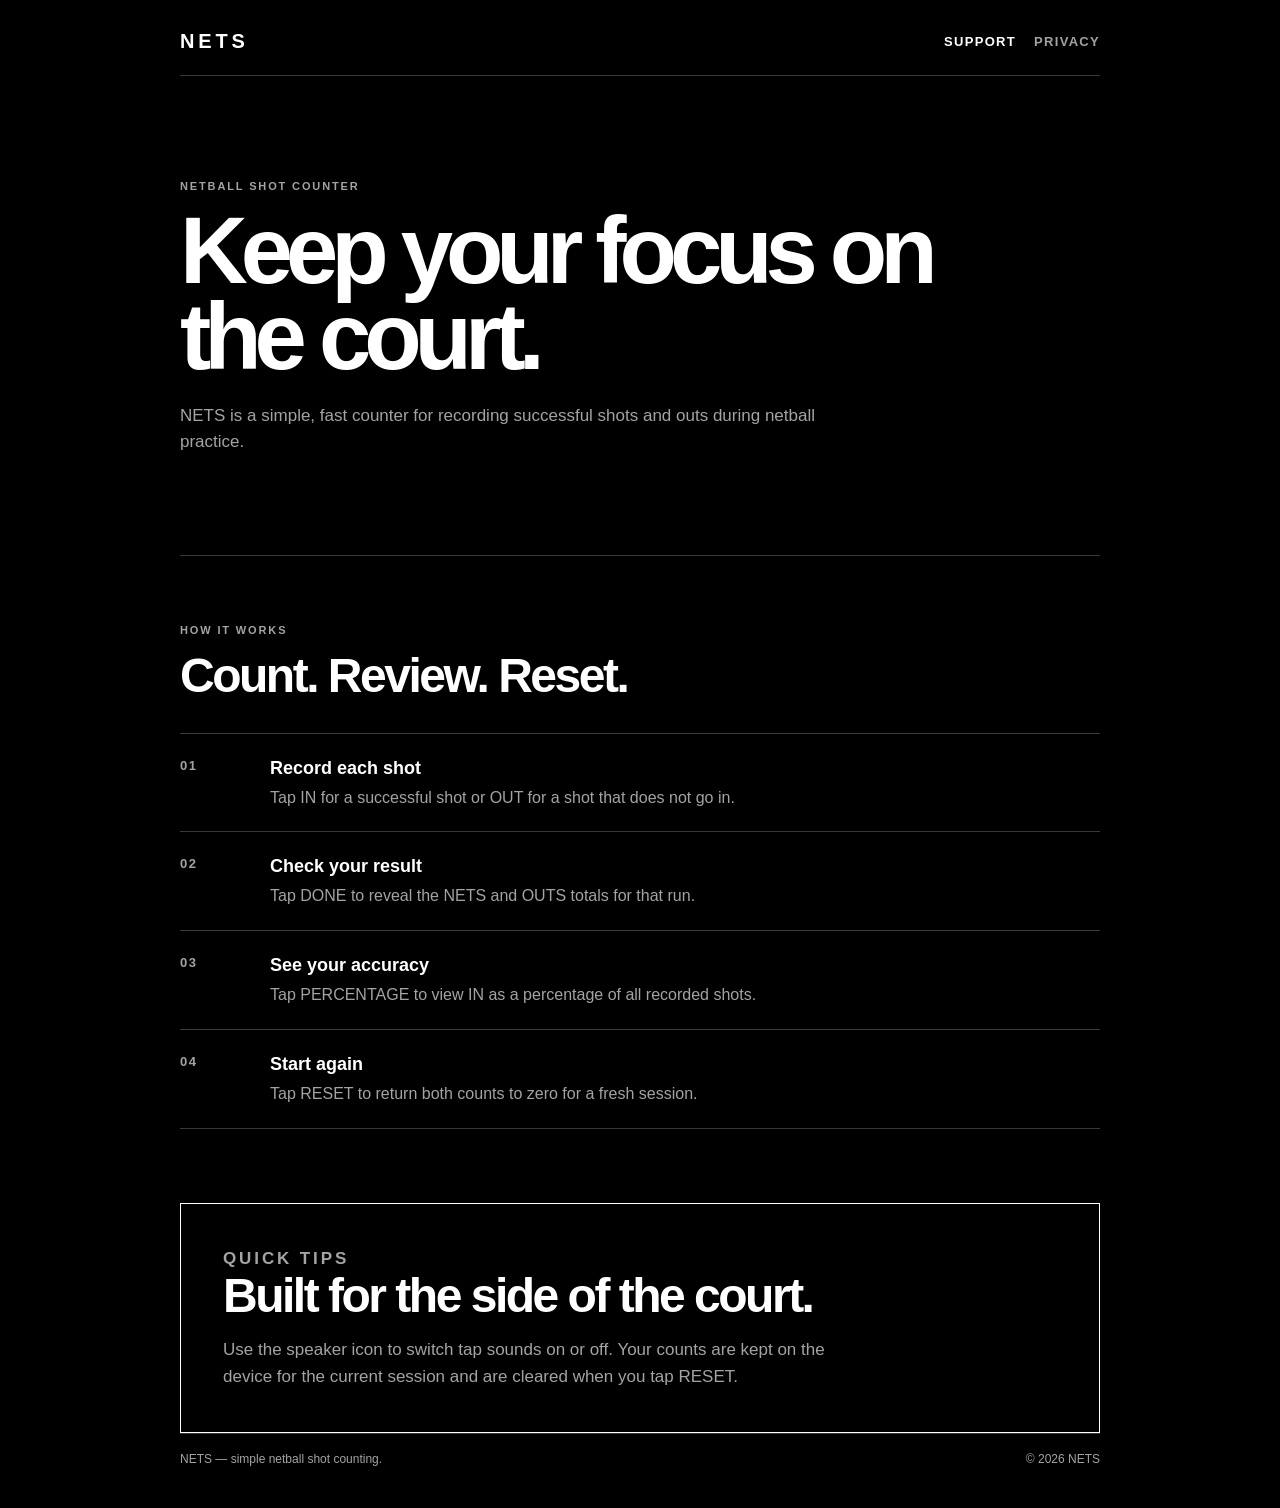
==== index.html @ 2ce7422b "Add files via upload" ====
<!doctype html>
<html lang="en">
  <head>
    <meta charset="utf-8" />
    <meta name="viewport" content="width=device-width, initial-scale=1" />
    <meta name="description" content="How to use the NETS netball shot counter." />
    <meta property="og:title" content="NETS — Netball Shot Counter" />
    <meta property="og:description" content="Support and privacy information for NETS." />
    <meta property="og:image" content="og.png" />
    <title>NETS Support</title>
    <link rel="stylesheet" href="styles.css" />
  </head>
  <body>
    <main class="site-shell">
      <header class="site-header">
        <a class="wordmark" href="index.html" aria-label="NETS home">NETS</a>
        <nav aria-label="Main navigation">
          <a class="active" href="index.html">Support</a>
          <a href="privacy.html">Privacy</a>
        </nav>
      </header>

      <section class="hero">
        <p class="eyebrow">NETBALL SHOT COUNTER</p>
        <h1>Keep your focus on the court.</h1>
        <p class="intro">NETS is a simple, fast counter for recording successful shots and outs during netball practice.</p>
      </section>

      <section class="how-to" aria-labelledby="how-to-title">
        <div class="section-heading">
          <p class="eyebrow">HOW IT WORKS</p>
          <h2 id="how-to-title">Count. Review. Reset.</h2>
        </div>
        <ol class="steps">
          <li><span class="step-number">01</span><div><h3>Record each shot</h3><p>Tap IN for a successful shot or OUT for a shot that does not go in.</p></div></li>
          <li><span class="step-number">02</span><div><h3>Check your result</h3><p>Tap DONE to reveal the NETS and OUTS totals for that run.</p></div></li>
          <li><span class="step-number">03</span><div><h3>See your accuracy</h3><p>Tap PERCENTAGE to view IN as a percentage of all recorded shots.</p></div></li>
          <li><span class="step-number">04</span><div><h3>Start again</h3><p>Tap RESET to return both counts to zero for a fresh session.</p></div></li>
        </ol>
      </section>

      <section class="support-note" aria-labelledby="tips-title">
        <p class="eyebrow">QUICK TIPS</p>
        <h2 id="tips-title">Built for the side of the court.</h2>
        <p>Use the speaker icon to switch tap sounds on or off. Your counts are kept on the device for the current session and are cleared when you tap RESET.</p>
      </section>

      <footer><span>NETS — simple netball shot counting.</span><span>© 2026 NETS</span></footer>
    </main>
  </body>
</html>
---- styles.css ----
:root {
  --background: #000;
  --foreground: #fff;
  --muted: rgba(255, 255, 255, 0.64);
  --hairline: rgba(255, 255, 255, 0.22);
}

* { box-sizing: border-box; }
body { min-height: 100vh; margin: 0; background: var(--background); color: var(--foreground); font-family: Arial, Helvetica, sans-serif; }
a { color: inherit; text-decoration: none; }
.site-shell { width: min(100% - 40px, 920px); margin: 0 auto; padding: 30px 0 42px; }
.site-header { display: flex; align-items: center; justify-content: space-between; border-bottom: 1px solid var(--hairline); padding-bottom: 22px; }
.wordmark { font-size: 20px; font-weight: 900; letter-spacing: 0.19em; }
nav { display: flex; gap: 18px; font-size: 13px; font-weight: 700; text-transform: uppercase; letter-spacing: 0.1em; }
nav a { color: var(--muted); }
nav a.active, nav a:hover { color: #fff; }
.hero { padding: 104px 0 82px; border-bottom: 1px solid var(--hairline); }
.privacy-hero { padding-bottom: 64px; }
.eyebrow { margin: 0 0 16px; color: var(--muted); font-size: 11px; font-weight: 800; letter-spacing: 0.17em; }
h1, h2, h3, p { margin-top: 0; }
h1 { max-width: 790px; margin-bottom: 22px; font-size: clamp(47px, 8vw, 94px); font-weight: 900; line-height: 0.92; letter-spacing: -0.075em; }
h2 { margin-bottom: 18px; font-size: clamp(30px, 4vw, 48px); font-weight: 900; line-height: 0.98; letter-spacing: -0.052em; }
h3 { margin-bottom: 7px; font-size: 18px; font-weight: 800; }
.intro, .support-note p, .privacy-copy p, .steps p { max-width: 650px; color: var(--muted); font-size: 17px; line-height: 1.55; }
.how-to { padding: 68px 0 54px; }
.section-heading { margin-bottom: 34px; }
.steps { list-style: none; margin: 0; padding: 0; border-top: 1px solid var(--hairline); }
.steps li { display: grid; grid-template-columns: 72px 1fr; gap: 18px; padding: 24px 0 21px; border-bottom: 1px solid var(--hairline); }
.step-number { color: var(--muted); font-size: 13px; font-weight: 800; letter-spacing: 0.12em; }
.steps p { margin-bottom: 0; font-size: 16px; }
.support-note { margin-top: 20px; padding: 42px; border: 1px solid #fff; }
.support-note p { margin-bottom: 0; }
.privacy-copy { display: grid; grid-template-columns: repeat(2, minmax(0, 1fr)); gap: 1px; margin: 54px 0 80px; background: var(--hairline); border: 1px solid var(--hairline); }
.privacy-copy > div { min-height: 195px; padding: 28px; background: #000; }
.privacy-copy h2 { margin-bottom: 12px; font-size: 23px; letter-spacing: -0.035em; }
.privacy-copy p { margin-bottom: 0; font-size: 15px; }
footer { display: flex; justify-content: space-between; gap: 20px; border-top: 1px solid var(--hairline); padding-top: 18px; color: var(--muted); font-size: 12px; }
@media (max-width: 620px) {
  .site-shell { width: min(100% - 30px, 920px); }
  .hero { padding: 72px 0 56px; }
  .steps li { grid-template-columns: 48px 1fr; gap: 12px; }
  .privacy-copy { grid-template-columns: 1fr; margin-top: 38px; }
  .support-note { padding: 28px; }
  footer { flex-direction: column; gap: 6px; }
}
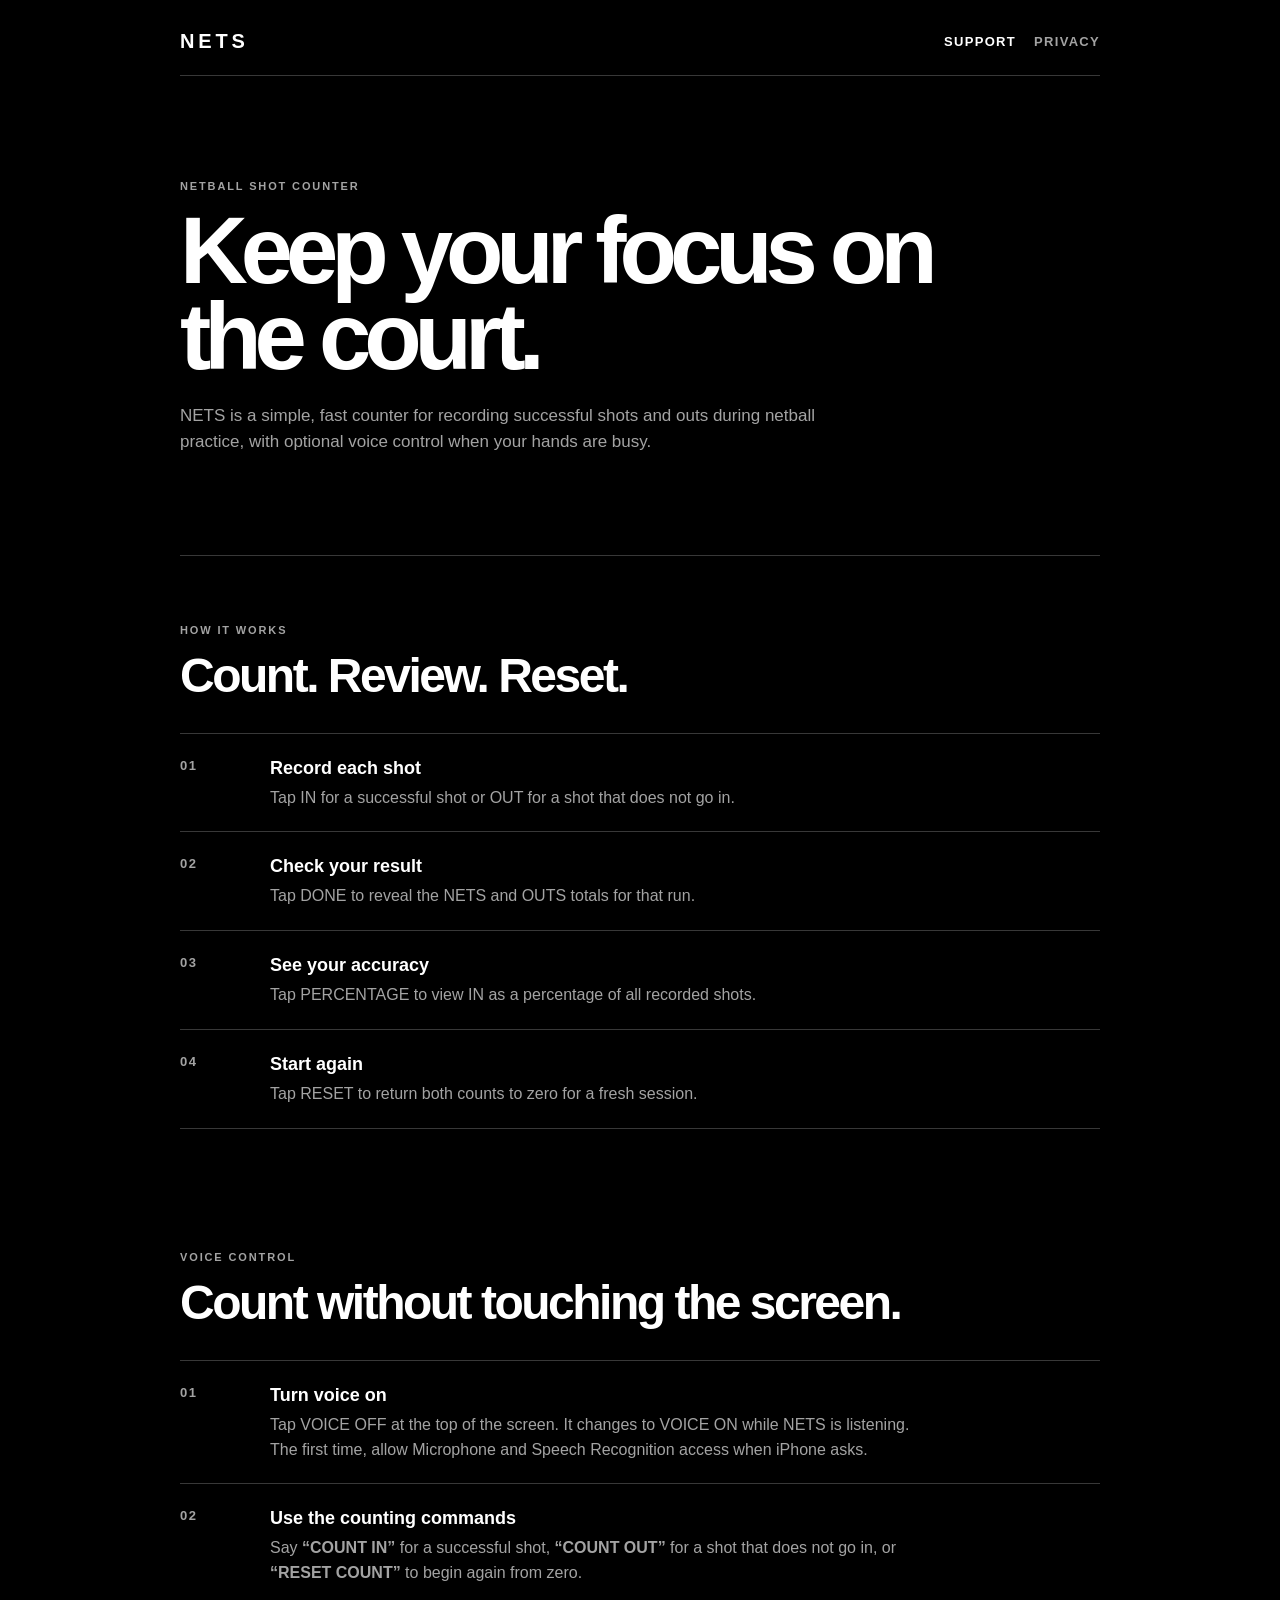
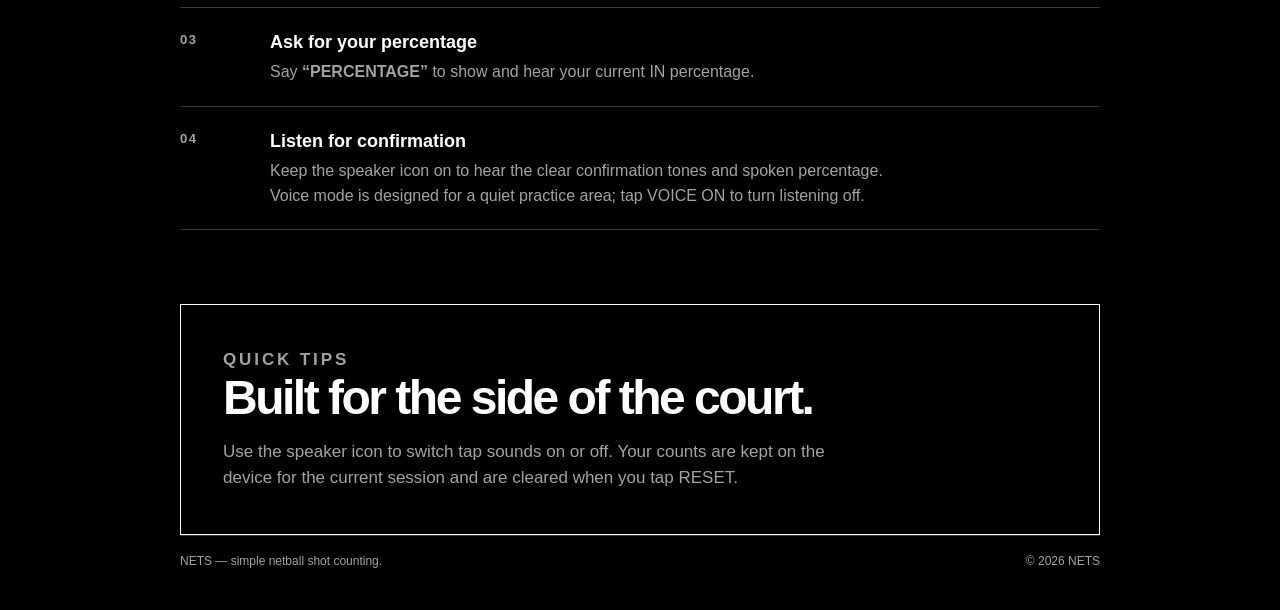
==== commit 4201d17d: "Add voice control guide to support manual Added voice control section with usage instructions." ====
--- a/index.html
+++ b/index.html
@@ -23,7 +23,7 @@
       <section class="hero">
         <p class="eyebrow">NETBALL SHOT COUNTER</p>
         <h1>Keep your focus on the court.</h1>
-        <p class="intro">NETS is a simple, fast counter for recording successful shots and outs during netball practice.</p>
+        <p class="intro">NETS is a simple, fast counter for recording successful shots and outs during netball practice, with optional voice control when your hands are busy.</p>
       </section>
 
       <section class="how-to" aria-labelledby="how-to-title">
@@ -39,6 +39,19 @@
         </ol>
       </section>
 
+      <section class="how-to" aria-labelledby="voice-title">
+        <div class="section-heading">
+          <p class="eyebrow">VOICE CONTROL</p>
+          <h2 id="voice-title">Count without touching the screen.</h2>
+        </div>
+        <ol class="steps">
+          <li><span class="step-number">01</span><div><h3>Turn voice on</h3><p>Tap VOICE OFF at the top of the screen. It changes to VOICE ON while NETS is listening. The first time, allow Microphone and Speech Recognition access when iPhone asks.</p></div></li>
+          <li><span class="step-number">02</span><div><h3>Use the counting commands</h3><p>Say <strong>“COUNT IN”</strong> for a successful shot, <strong>“COUNT OUT”</strong> for a shot that does not go in, or <strong>“RESET COUNT”</strong> to begin again from zero.</p></div></li>
+          <li><span class="step-number">03</span><div><h3>Ask for your percentage</h3><p>Say <strong>“PERCENTAGE”</strong> to show and hear your current IN percentage.</p></div></li>
+          <li><span class="step-number">04</span><div><h3>Listen for confirmation</h3><p>Keep the speaker icon on to hear the clear confirmation tones and spoken percentage. Voice mode is designed for a quiet practice area; tap VOICE ON to turn listening off.</p></div></li>
+        </ol>
+      </section>
+
       <section class="support-note" aria-labelledby="tips-title">
         <p class="eyebrow">QUICK TIPS</p>
         <h2 id="tips-title">Built for the side of the court.</h2>
